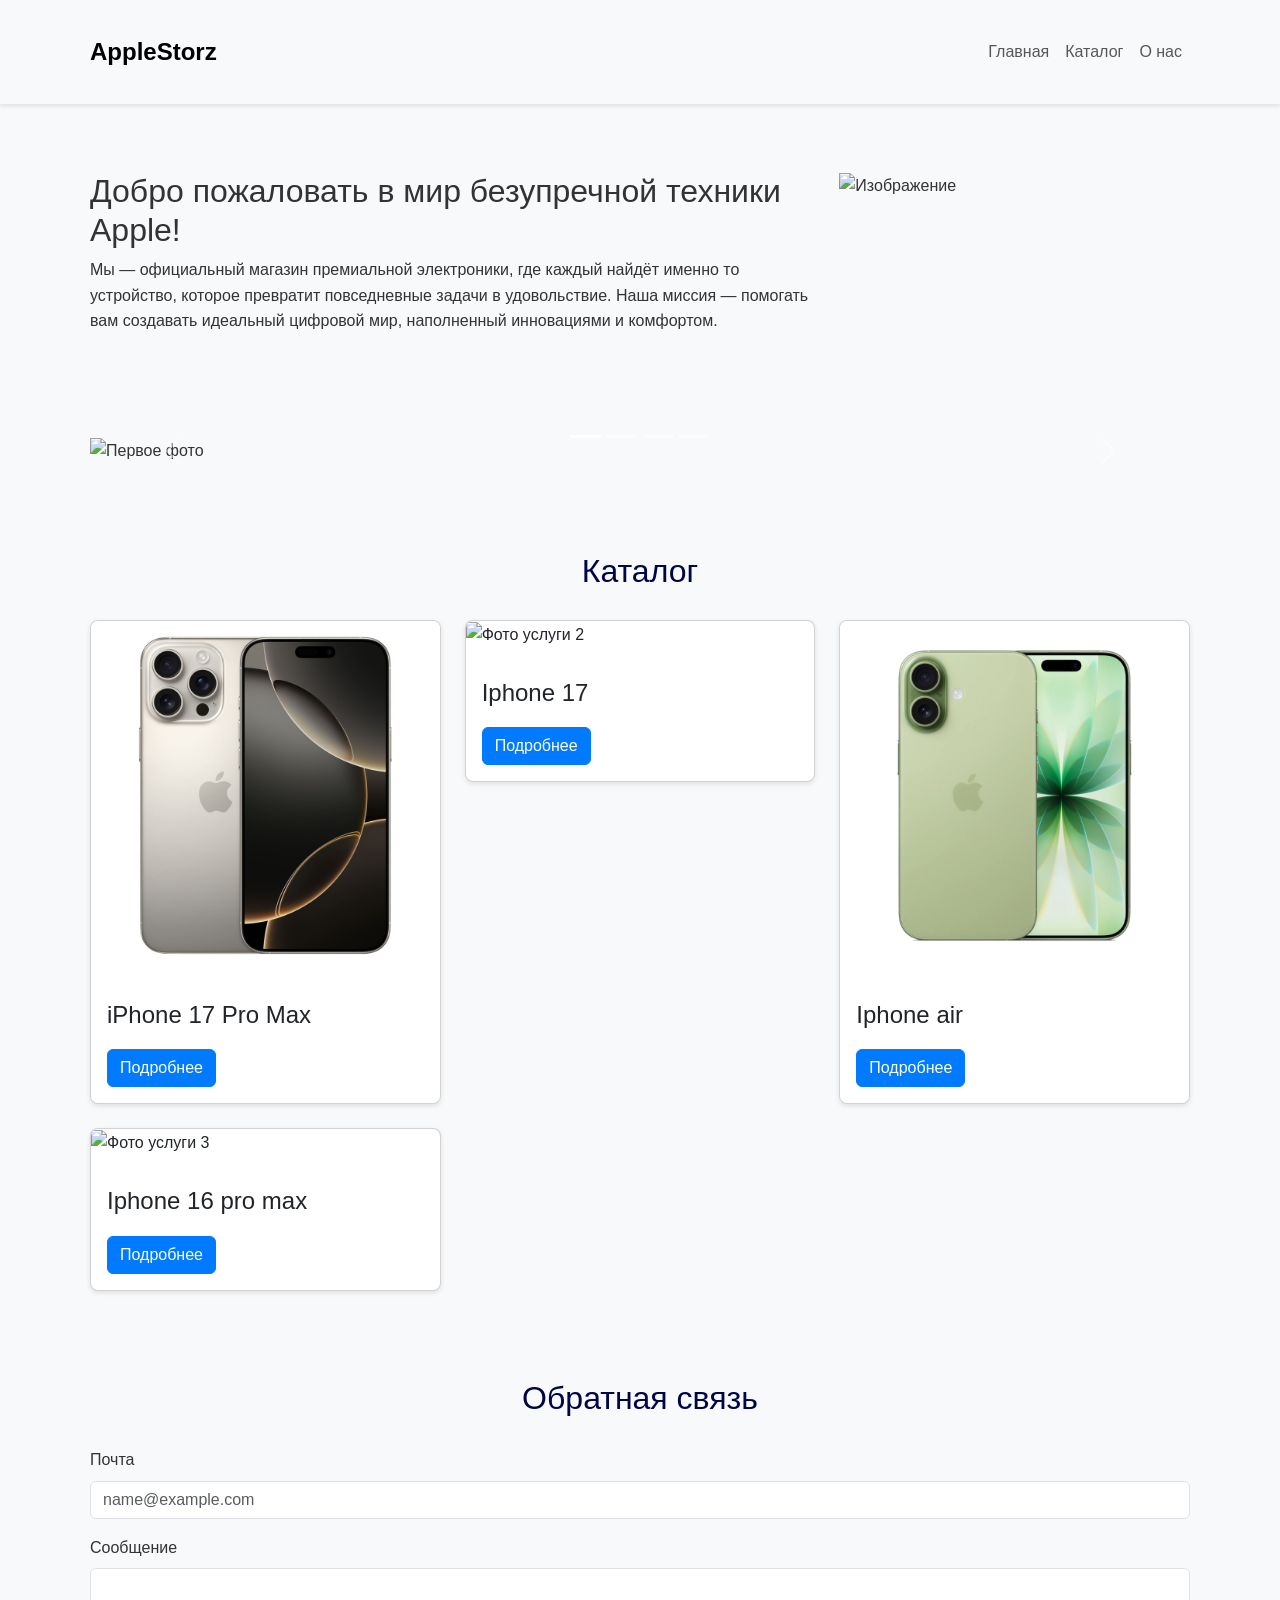
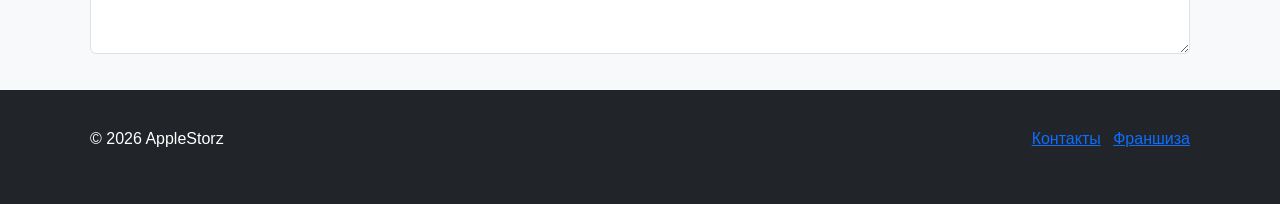
==== index.html @ 181868a4 "Update index.html" ====
<!DOCTYPE html>
<html lang="ru">
<head>
    <meta charset="UTF-8">
    <meta name="viewport" content="width=device-width, initial-scale=1.0">
    <title>AppleStorz</title>
     
    
    <link href="https://cdn.jsdelivr.net/npm/bootstrap@5.3.0/dist/css/bootstrap.min.css" rel="stylesheet">
    <link rel="stylesheet" href="styles.css">
</head>
<body>
    <header>
    <nav class="navbar navbar-expand-lg bg-light">
        <div class="container">
            <a class="navbar-brand" href="#">AppleStorz</a>
            <button class="navbar-toggler" type="button">
                <span class="navbar-toggler-icon"></span>
            </button>
            <div class="collapse navbar-collapse">
                <ul class="navbar-nav ms-auto">
                    <li class="nav-item">
                        <a class="nav-link" href="#">Главная</a>
                    </li>
                    <li class="nav-item">
                        <a class="nav-link" href="#">Каталог</a>
                    </li>
                    <li class="nav-item">
                        <a class="nav-link" href="#">О нас</a>
                    </li>
                </ul>
            </div>
        </div>
    </nav>
</header>
<section class="container mt-5">
    <div class="row">
        <div class="col-md-8">
            <h2>Добро пожаловать в мир безупречной техники Apple!</h2>
            <p>Мы — официальный магазин премиальной электроники, где каждый найдёт именно то устройство, которое превратит повседневные задачи в удовольствие. Наша миссия — помогать вам создавать идеальный цифровой мир, наполненный инновациями и комфортом.</p>
        </div>
        <div class="col-md-4">
            <img src="C:\Users\Студент\Downloads\539ff32ec9d53f12952896dbbf6a28cb.png" class="w-100" alt="Изображение">
        </div>
    </div>
</section>
<section class="container mt-5"> <div id="carouselExampleIndicators" class="carousel slide"> <div class="carousel-indicators"> 
    <button type="button" data-bs-target="#carouselExampleIndicators" data-bs-slide-to="0" class="active" aria-current="true" aria-label="Slide 1"></button> 
    <button type="button" data-bs-target="#carouselExampleIndicators" data-bs-slide-to="1" aria-label="Slide 2"></button>
     <button type="button" data-bs-target="#carouselExampleIndicators" data-bs-slide-to="2" aria-label="Slide 3"></button>
      <button type="button" data-bs-target="#carouselExampleIndicators" data-bs-slide-to="3" aria-label="Slide 4"></button> </div> <div class="carousel-inner"> 
        <div class="carousel-item active"> <img src="C:\Users\Студент\Downloads\m642b607aypg6rh9l0ktczd95sp7b6um.jpeg" class="d-block w-100" alt="Первое фото"> </div> <div class="carousel-item"> 
            <img src="C:\Users\Студент\Downloads\i (4).webp" class="d-block w-100" alt="Второе фото"> </div> <div class="carousel-item"> <img src="C:\Users\Студент\Downloads\2.jpg" class="d-block w-100" alt="Третье фото"> </div> <div class="carousel-item"> <img src="C:\Users\Студент\Downloads\i (5).webp" class="d-block w-100" alt="Четвертое фото"> </div> 
        </div> <button class="carousel-control-prev" type="button" data-bs-target="#carouselExampleIndicators" data-bs-slide="prev"> <span class="carousel-control-prev-icon" aria-hidden="true"></span> <span class="visually-hidden">Previous</span> </button> <button class="carousel-control-next" type="button" data-bs-target="#carouselExampleIndicators" data-bs-slide="next"> <span class="carousel-control-next-icon" aria-hidden="true"></span> <span class="visually-hidden">Next</span> </button> </div> </section>
<section class="container mt-5">
    <h2 class="section-title">Каталог</h2>
    <div class="row gy-4">
        <div class="col-md-4">
            <div class="card service-card">
                <div class="card-img-top">
                    <img src="66xwxndl3xv07tyfzzwqh7nex9pltb3n.jpg" class="card-img-top img-fluid" alt="Фото услуги 1">
                </div>
               <div class="card-body">
    <h5 class="card-title">iPhone 17 Pro Max</h5>
    <p class="card-text"></p>
    <a href="in.html" class="btn btn-primary">Подробнее</a>
</div>
            </div>
        </div>
        
        <div class="col-md-4">
            <div class="card service-card">
                <div class="card-img-top">
                    <img src="C:\Users\Студент\Downloads\u8q0275v2hdbi569zvh4ukred5oboigt.jpg" class="card-img-top img-fluid" alt="Фото услуги 2">
                </div>
                <div class="card-body">
                    <h5 class="card-title">Iphone 17</h5>
                    <p class="card-text"></p>
                    <a href="#" class="btn btn-primary">Подробнее</a>
                </div>
            </div>
        </div>
        
        <div class="col-md-4">
            <div class="card service-card">
                <div class="card-img-top">
                    <img src="u8q0275v2hdbi569zvh4ukred5oboigt.jpg" class="card-img-top img-fluid" alt="Фото услуги 3">
                </div>
                <div class="card-body">
                    <h5 class="card-title">Iphone air</h5>
                    <p class="card-text"></p>
                    <a href="#" class="btn btn-primary">Подробнее</a>
                </div>
            </div>
        </div>
         <div class="col-md-4">
            <div class="card service-card">
                <div class="card-img-top">
                    <img src="C:\Users\Студент\Downloads\oan60kvmwbkotq6jwo35mesjcnumyc73.jpg"class="card-img-top img-fluid" alt="Фото услуги 3">
                </div>
                <div class="card-body">
                    <h5 class="card-title">Iphone 16 pro max</h5>
                    <p class="card-text"></p>
                    <a href="#" class="btn btn-primary">Подробнее</a>
                </div>
            </div>
        </div>
    </div>
</section>
<section class="container mt-5">
    <h2 class="section-title">Обратная связь</h2>
    <div class="mb-3">
  <label for="exampleFormControlInput1" class="form-label">Почта</label>
  <input type="email" class="form-control" id="exampleFormControlInput1" placeholder="name@example.com">
</div>
<div class="mb-3">
  <label for="exampleFormControlTextarea1" class="form-label">Сообщение</label>
  <textarea class="form-control" id="exampleFormControlTextarea1" rows="3"></textarea>
</div>
</section>
<footer class="bg-dark text-white py-3">
    <div class="container">
        <div class="row">
            <div class="col-md-6">
                <p>© 2026 AppleStorz</p>
            </div>
            <div class="col-md-6 text-end">
                <ul class="list-inline">
                    <li class="list-inline-item"><a href="#">Контакты</a></li>
                     <li class="list-inline-item"><a href="#">Франшиза</a></li>
                     
                    
                </ul>
            </div>
        </div>
    </div>
</footer>
<script src="https://cdn.jsdelivr.net/npm/bootstrap@5.3.0/dist/js/bootstrap.bundle.min.js"></script>
</body>
</html>
---- styles.css ----
body {
    font-family: 'Arial', sans-serif;
    line-height: 1.6;
    color: #333;
    background-color: #f8f9fa;
    margin: 0;
    padding: 0;
}


.navbar {
    box-shadow: 0 2px 5px rgba(0,0,0,0.1);
}

.navbar-brand {
    font-size: 24px;
    font-weight: bold;
}


.container {
    padding: 20px;
}

.section-title {
    text-align: center;
    margin-bottom: 30px;
    color: #000546;
}


.service-card {
    border-radius: 8px;
    overflow: hidden;
    transition: transform 0.3s ease;
    box-shadow: 0 2px 5px rgba(0,0,0,0.1);
}

.service-card:hover {
    transform: translateY(-5px);
    box-shadow: 0 4px 15px rgba(0,0,0,0.2);
}

.card-img-top {
    height: auto;
    object-fit: cover;
}

.card-title {
    margin-top: 15px;
    font-size: 1.5rem;
}

.card-text {
    margin-bottom: 20px;
}

.btn-primary {
    background-color: #007bff;
    border-color: #007bff;
}


@media (max-width: 767px) {
    .section-title {
        font-size: 22px;
    }
    
    .card-img-top {
        height: 150px;
    }
}

@media (max-width: 575px) {
    .card-title {
        font-size: 1.25rem;
    }
}
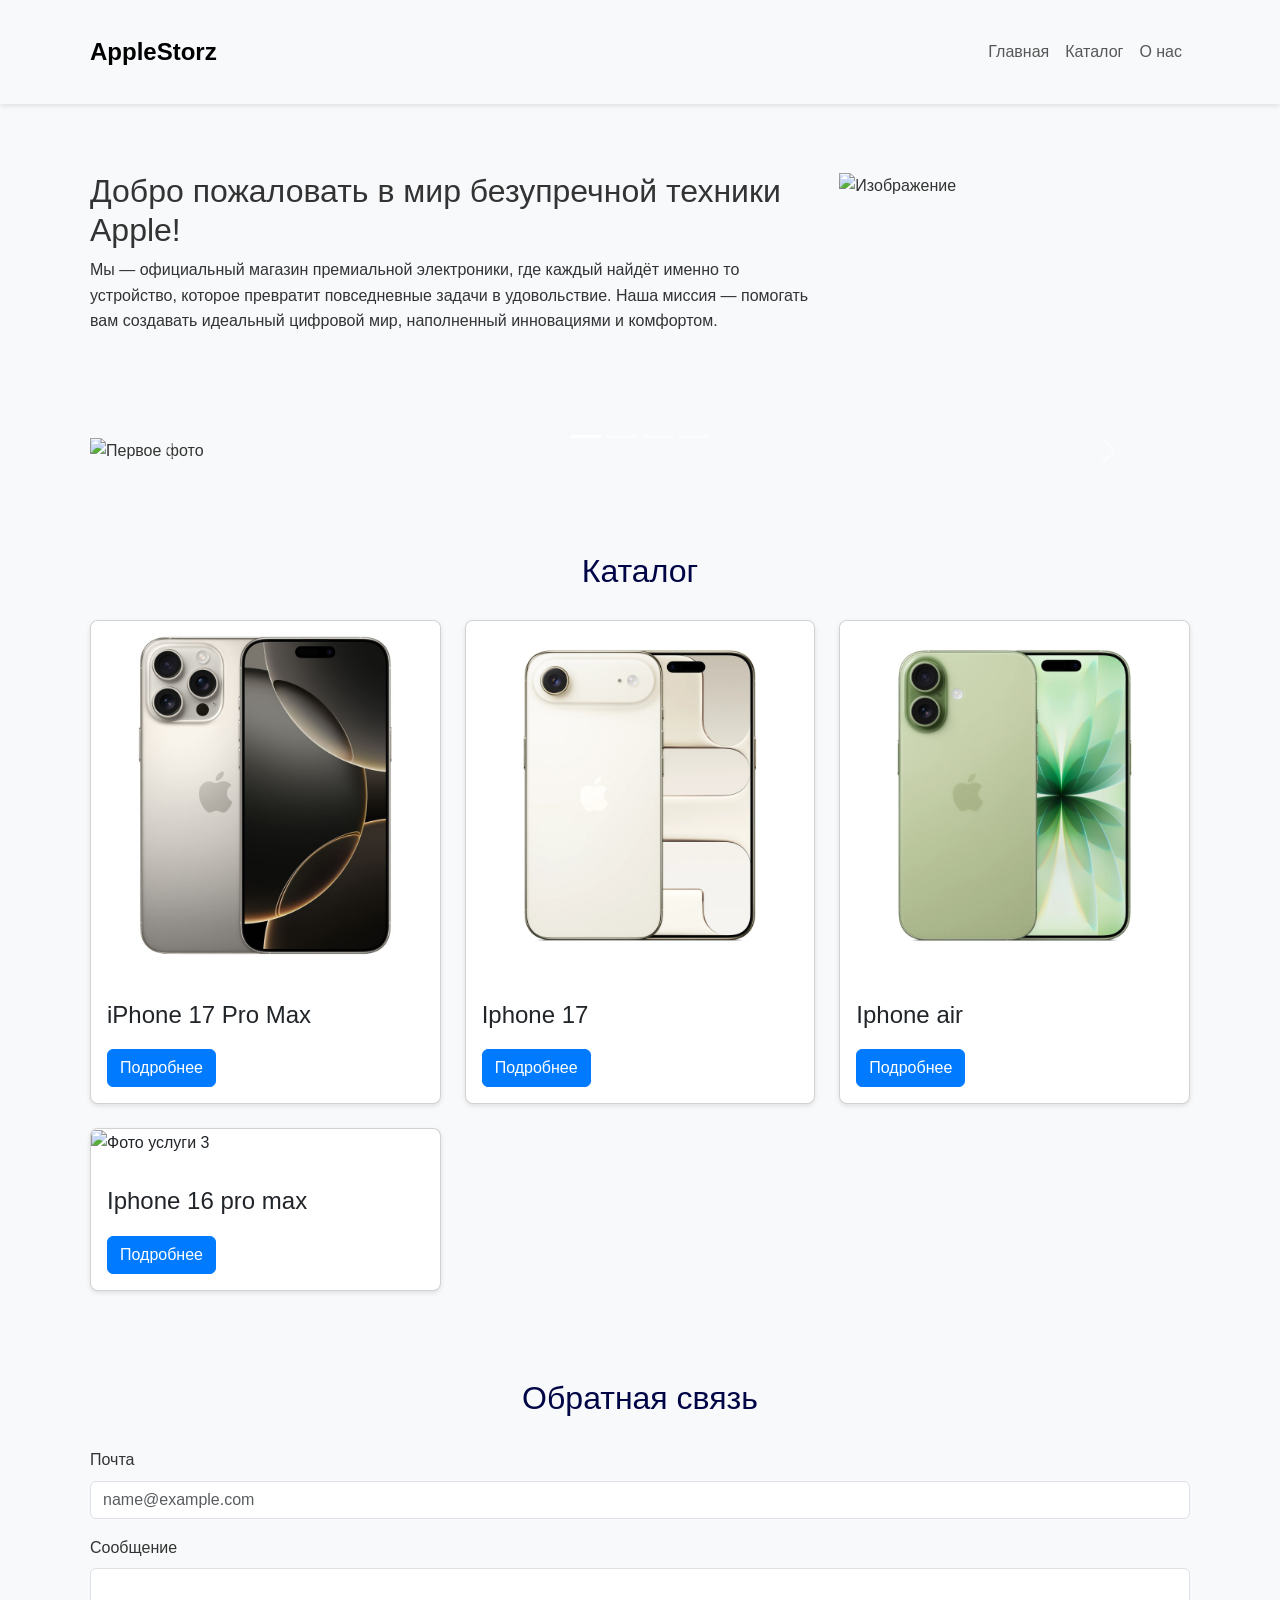
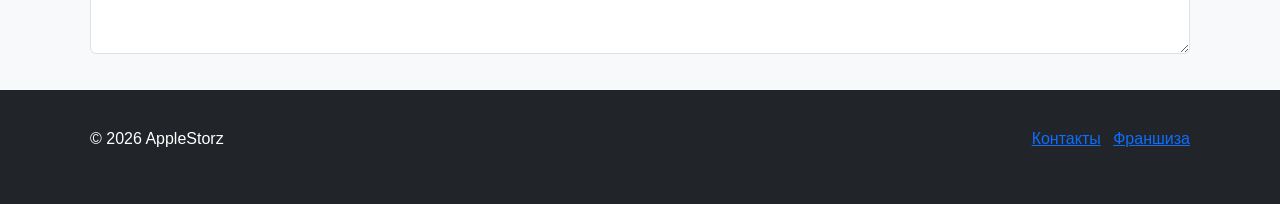
==== commit 3e665e82: "Update index.html" ====
--- a/index.html
+++ b/index.html
@@ -71,7 +71,7 @@
         <div class="col-md-4">
             <div class="card service-card">
                 <div class="card-img-top">
-                    <img src="C:\Users\Студент\Downloads\u8q0275v2hdbi569zvh4ukred5oboigt.jpg" class="card-img-top img-fluid" alt="Фото услуги 2">
+                    <img src="oan60kvmwbkotq6jwo35mesjcnumyc73.jpg" class="card-img-top img-fluid" alt="Фото услуги 2">
                 </div>
                 <div class="card-body">
                     <h5 class="card-title">Iphone 17</h5>
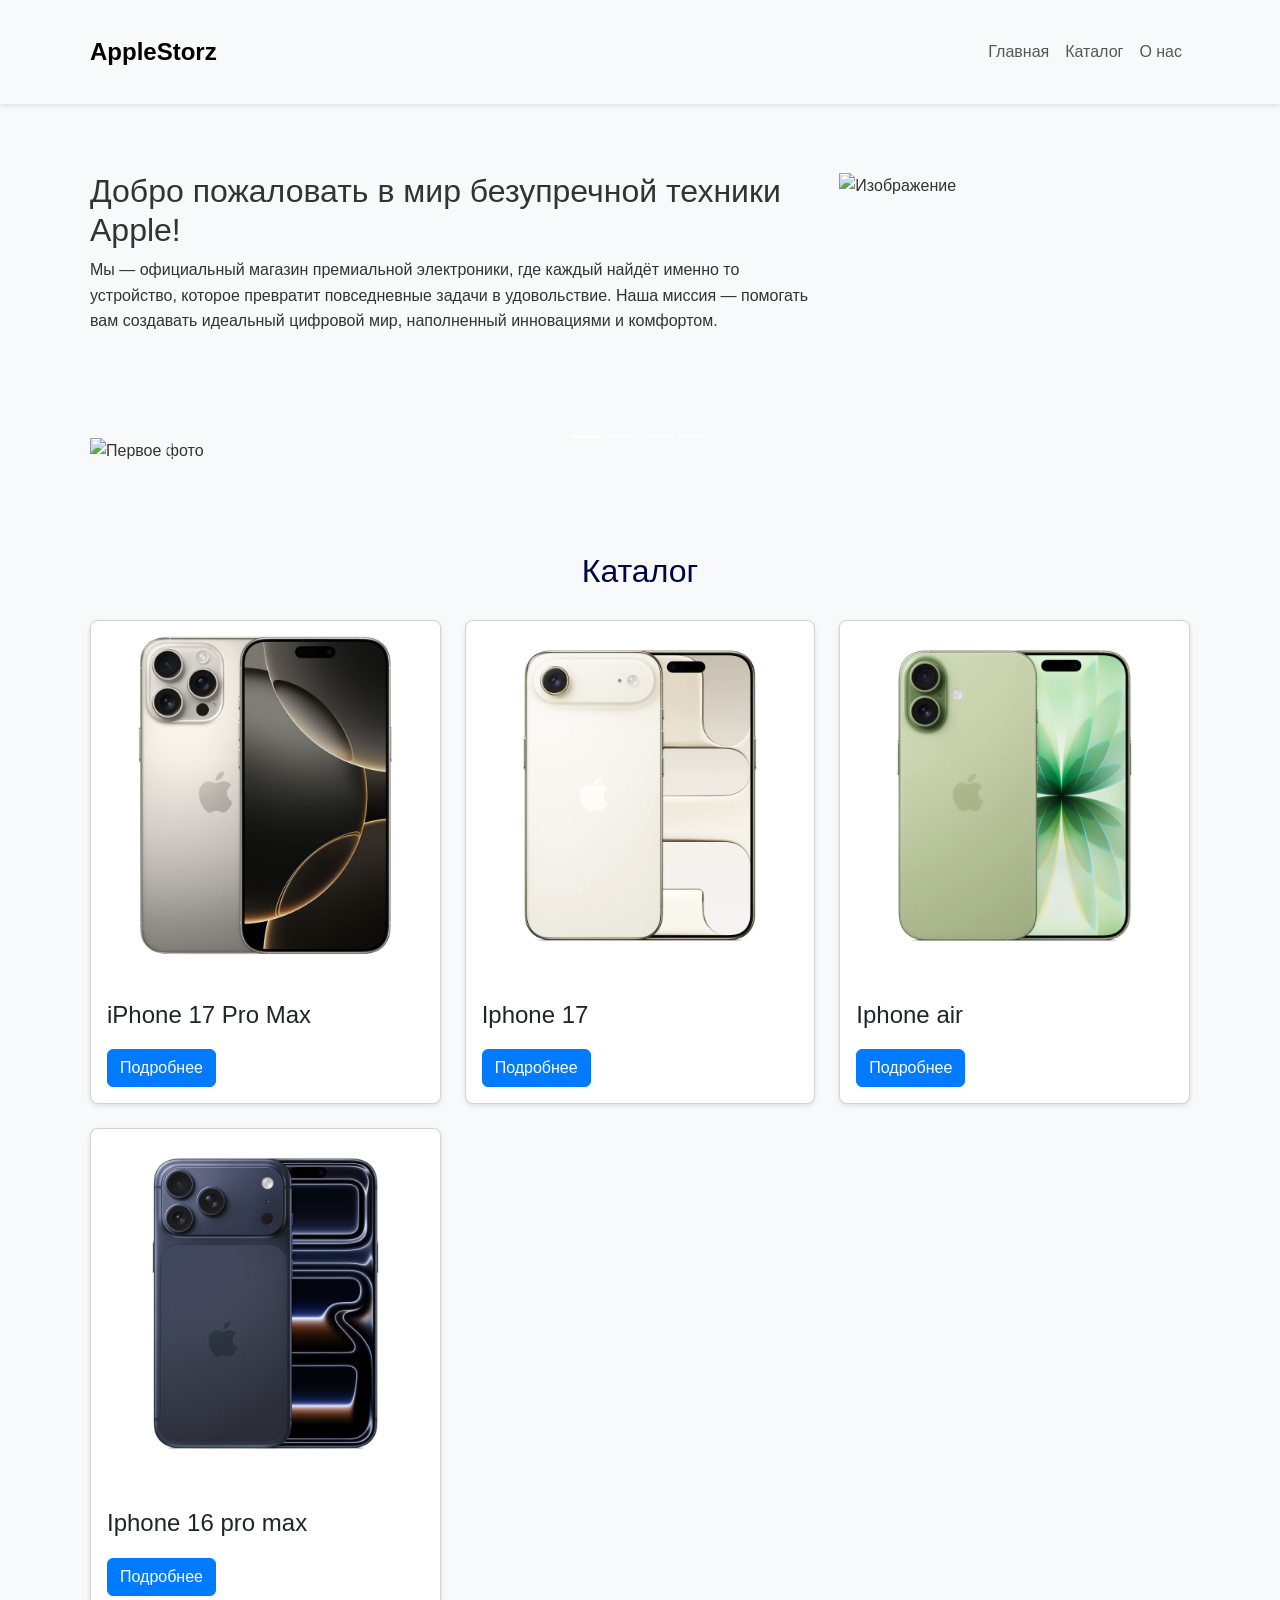
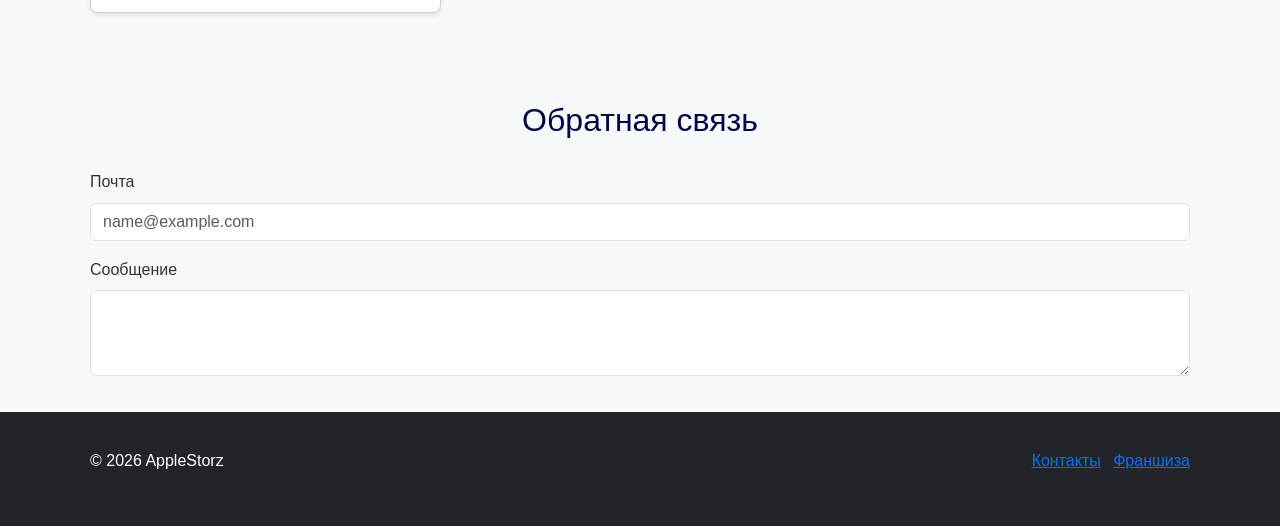
==== commit 95eaeff3: "Update index.html" ====
--- a/index.html
+++ b/index.html
@@ -96,7 +96,7 @@
          <div class="col-md-4">
             <div class="card service-card">
                 <div class="card-img-top">
-                    <img src="C:\Users\Студент\Downloads\oan60kvmwbkotq6jwo35mesjcnumyc73.jpg"class="card-img-top img-fluid" alt="Фото услуги 3">
+                    <img src="asfh3gny9g2edmwpqrm2vpcujvhynoj4.jpg" class="card-img-top img-fluid" alt="Фото услуги 3">
                 </div>
                 <div class="card-body">
                     <h5 class="card-title">Iphone 16 pro max</h5>
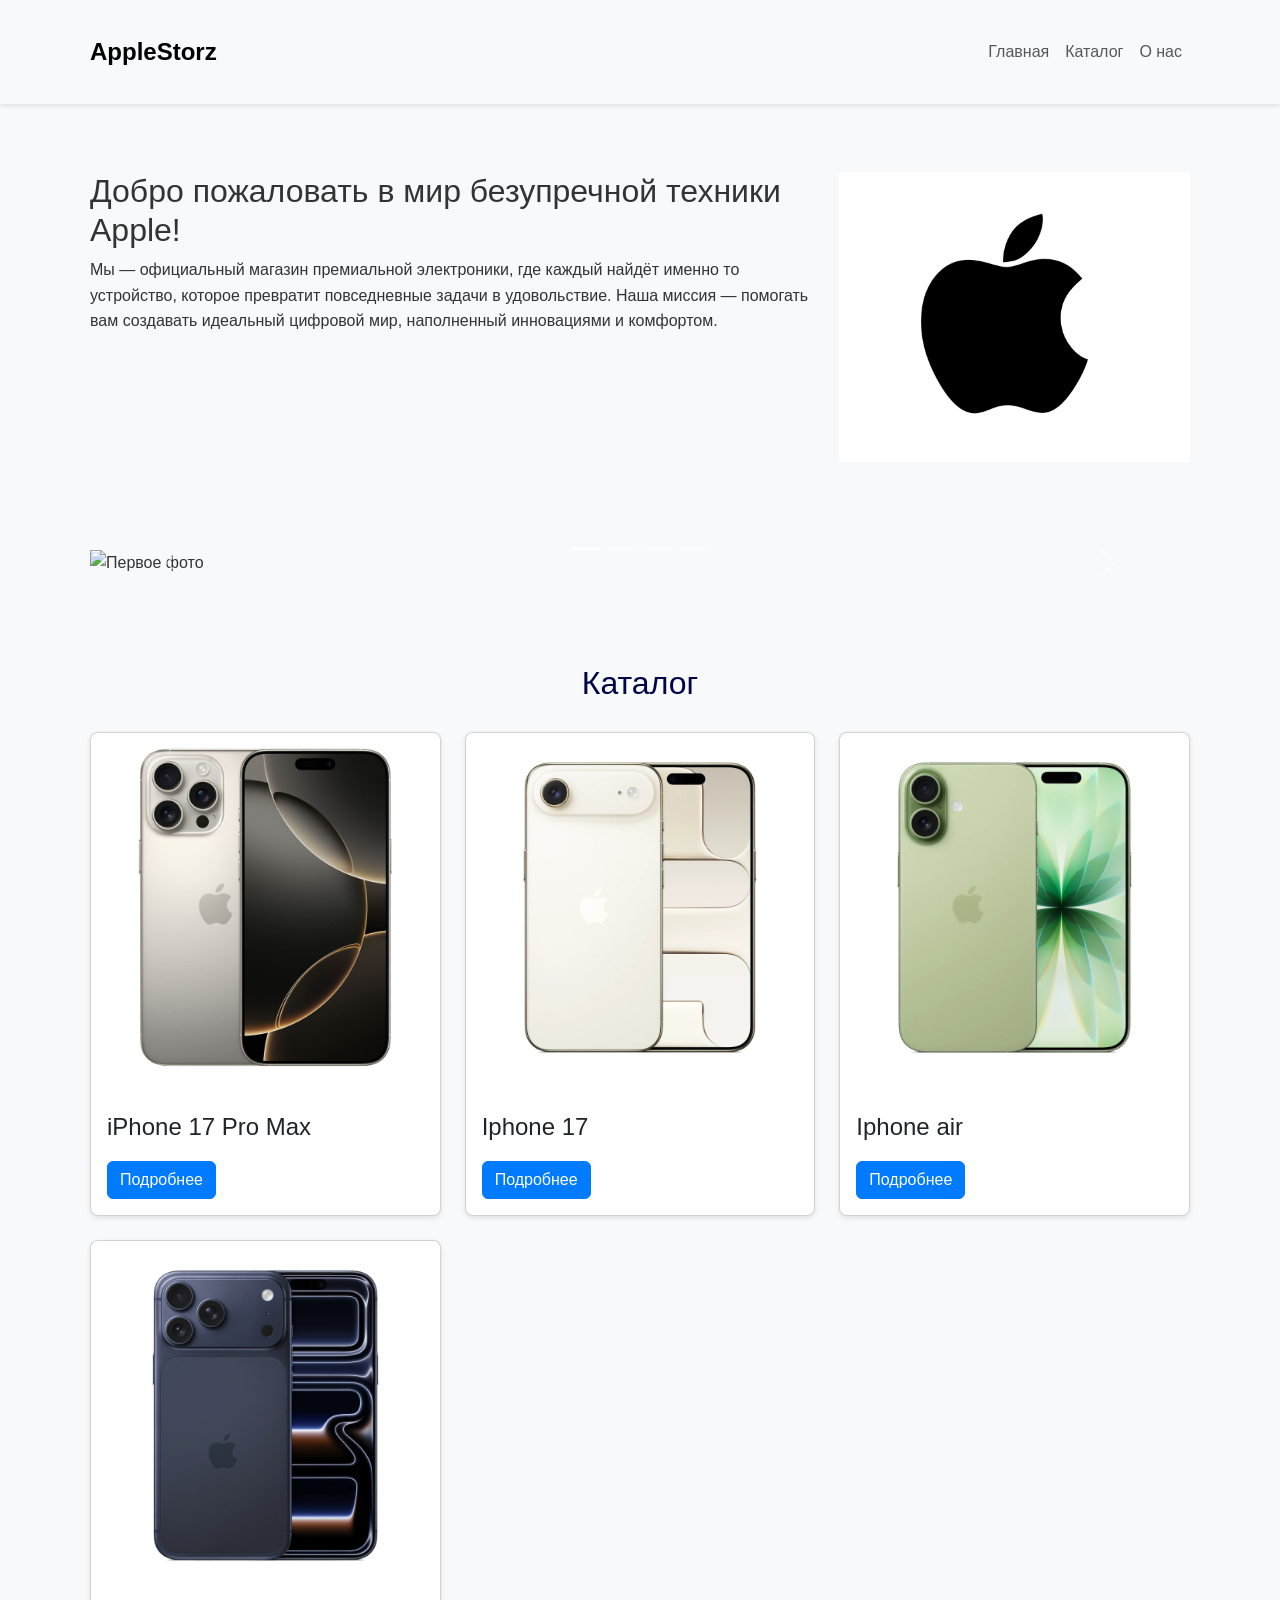
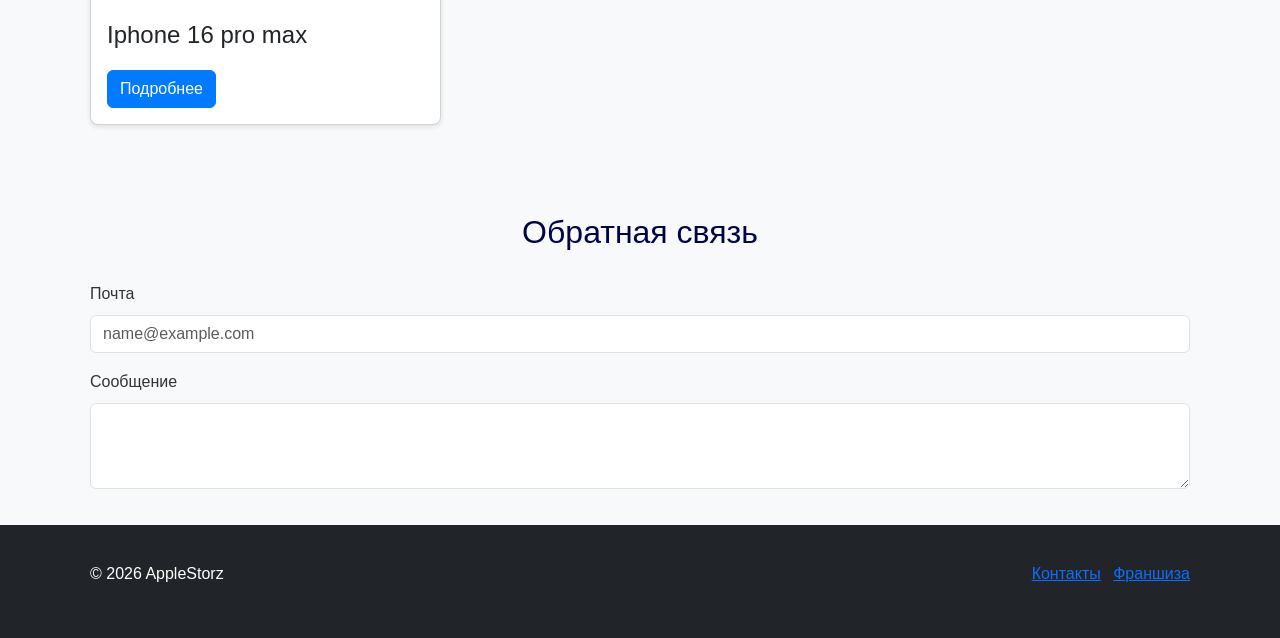
==== commit 822c2234: "Update index.html" ====
--- a/index.html
+++ b/index.html
@@ -40,7 +40,7 @@
             <p>Мы — официальный магазин премиальной электроники, где каждый найдёт именно то устройство, которое превратит повседневные задачи в удовольствие. Наша миссия — помогать вам создавать идеальный цифровой мир, наполненный инновациями и комфортом.</p>
         </div>
         <div class="col-md-4">
-            <img src="C:\Users\Студент\Downloads\539ff32ec9d53f12952896dbbf6a28cb.png" class="w-100" alt="Изображение">
+            <img src="539ff32ec9d53f12952896dbbf6a28cb.png" class="w-100" alt="Изображение">
         </div>
     </div>
 </section>
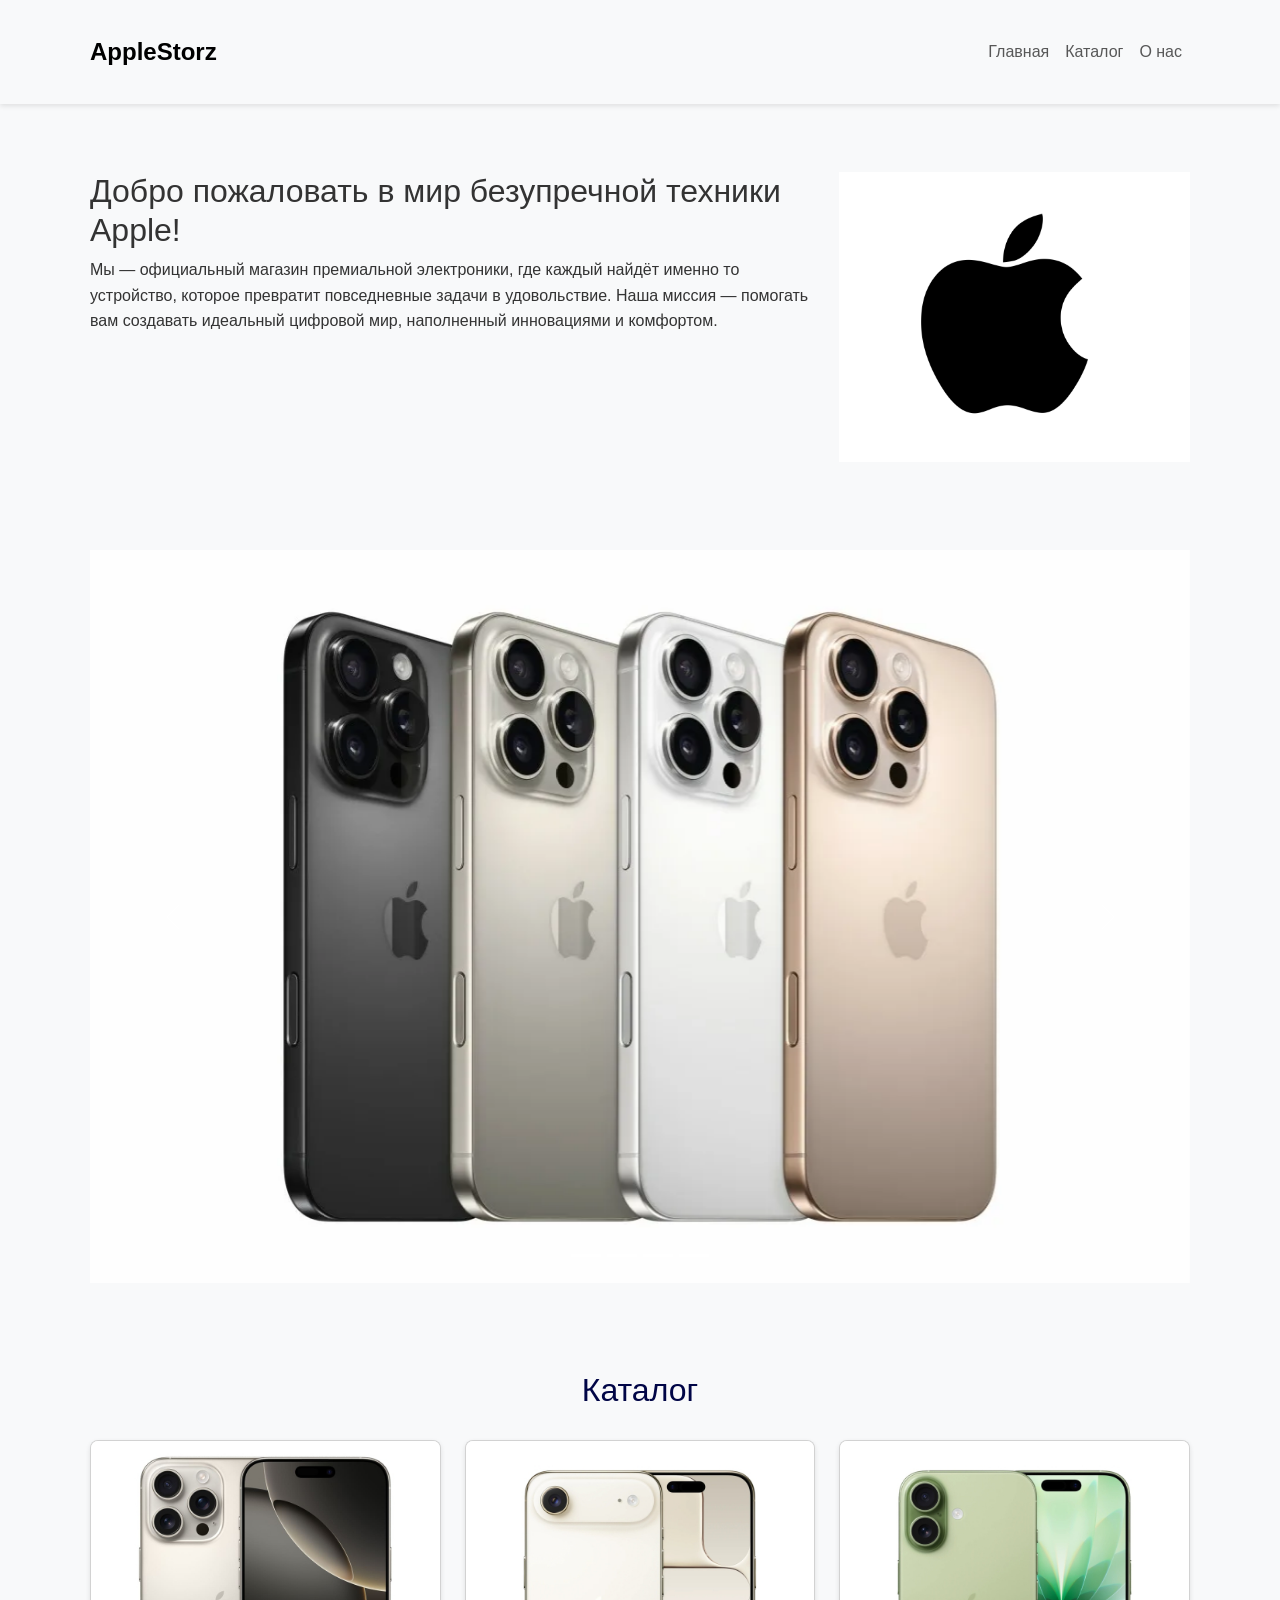
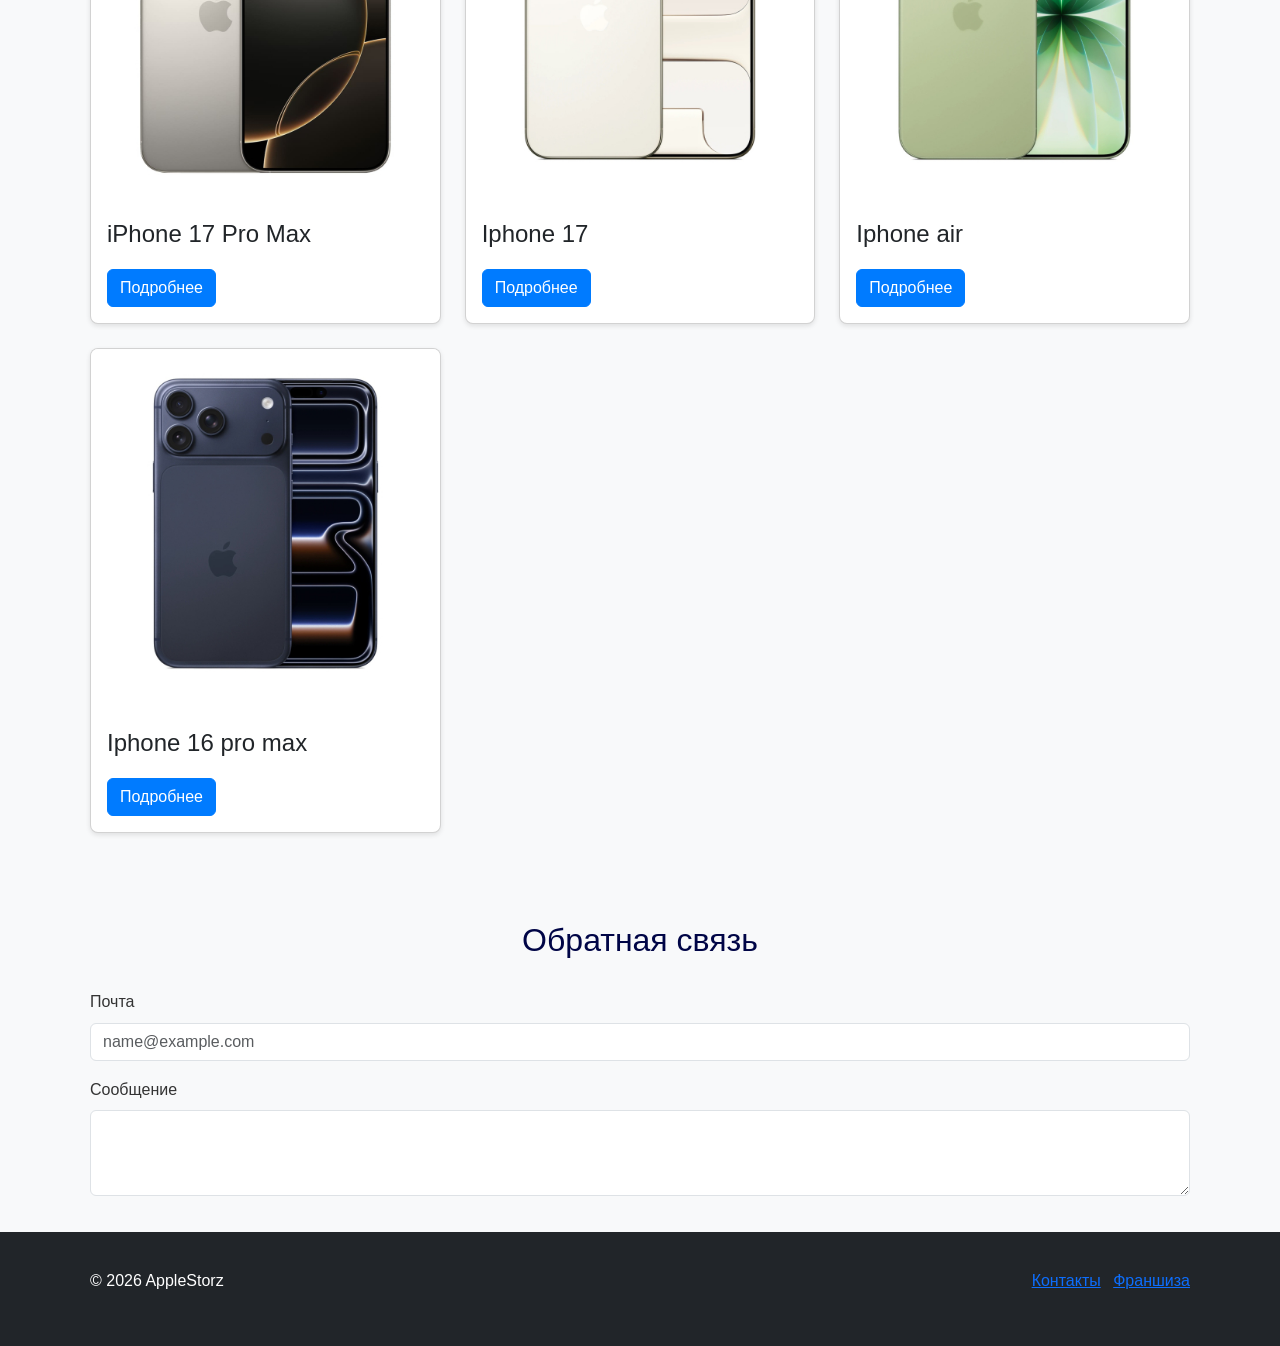
==== commit 85d2e3fa: "Update index.html" ====
--- a/index.html
+++ b/index.html
@@ -49,7 +49,7 @@
     <button type="button" data-bs-target="#carouselExampleIndicators" data-bs-slide-to="1" aria-label="Slide 2"></button>
      <button type="button" data-bs-target="#carouselExampleIndicators" data-bs-slide-to="2" aria-label="Slide 3"></button>
       <button type="button" data-bs-target="#carouselExampleIndicators" data-bs-slide-to="3" aria-label="Slide 4"></button> </div> <div class="carousel-inner"> 
-        <div class="carousel-item active"> <img src="C:\Users\Студент\Downloads\m642b607aypg6rh9l0ktczd95sp7b6um.jpeg" class="d-block w-100" alt="Первое фото"> </div> <div class="carousel-item"> 
+        <div class="carousel-item active"> <img src="i (4).webp" class="d-block w-100" alt="Первое фото"> </div> <div class="carousel-item"> 
             <img src="C:\Users\Студент\Downloads\i (4).webp" class="d-block w-100" alt="Второе фото"> </div> <div class="carousel-item"> <img src="C:\Users\Студент\Downloads\2.jpg" class="d-block w-100" alt="Третье фото"> </div> <div class="carousel-item"> <img src="C:\Users\Студент\Downloads\i (5).webp" class="d-block w-100" alt="Четвертое фото"> </div> 
         </div> <button class="carousel-control-prev" type="button" data-bs-target="#carouselExampleIndicators" data-bs-slide="prev"> <span class="carousel-control-prev-icon" aria-hidden="true"></span> <span class="visually-hidden">Previous</span> </button> <button class="carousel-control-next" type="button" data-bs-target="#carouselExampleIndicators" data-bs-slide="next"> <span class="carousel-control-next-icon" aria-hidden="true"></span> <span class="visually-hidden">Next</span> </button> </div> </section>
 <section class="container mt-5">
